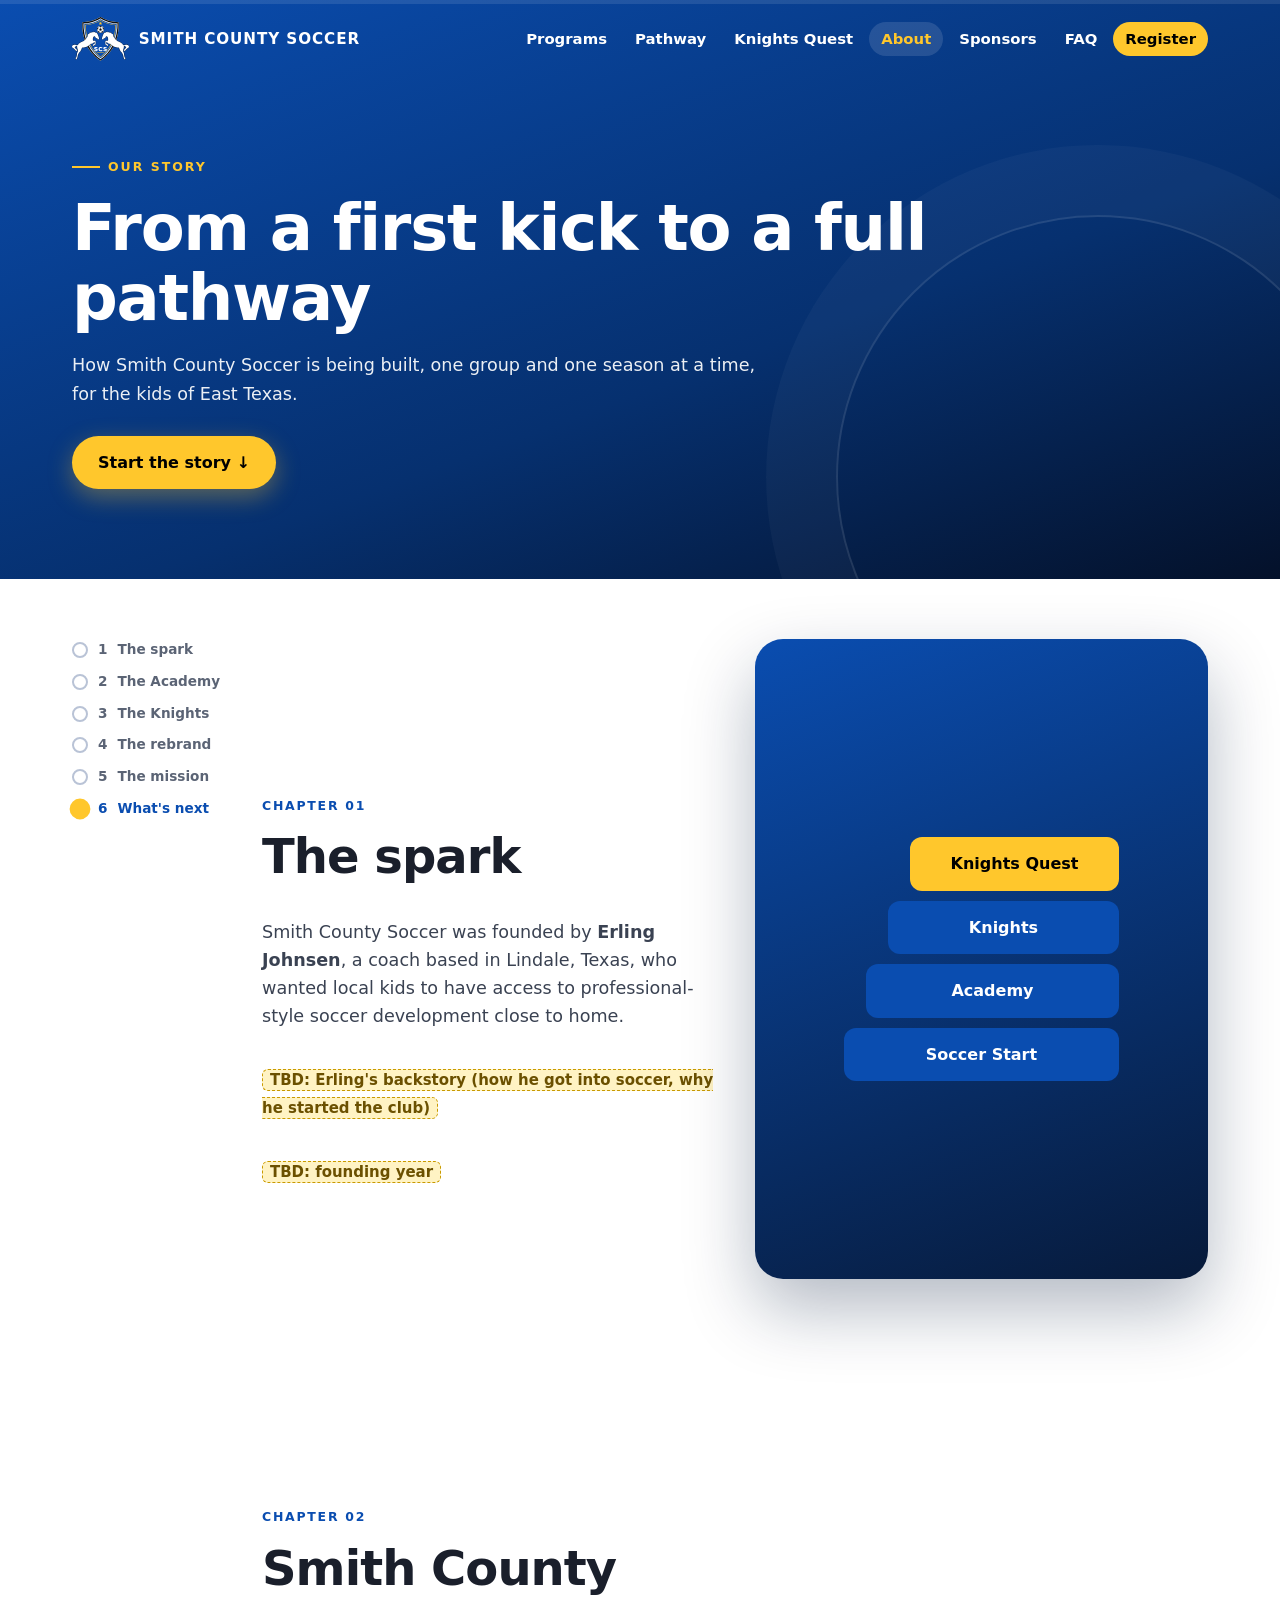
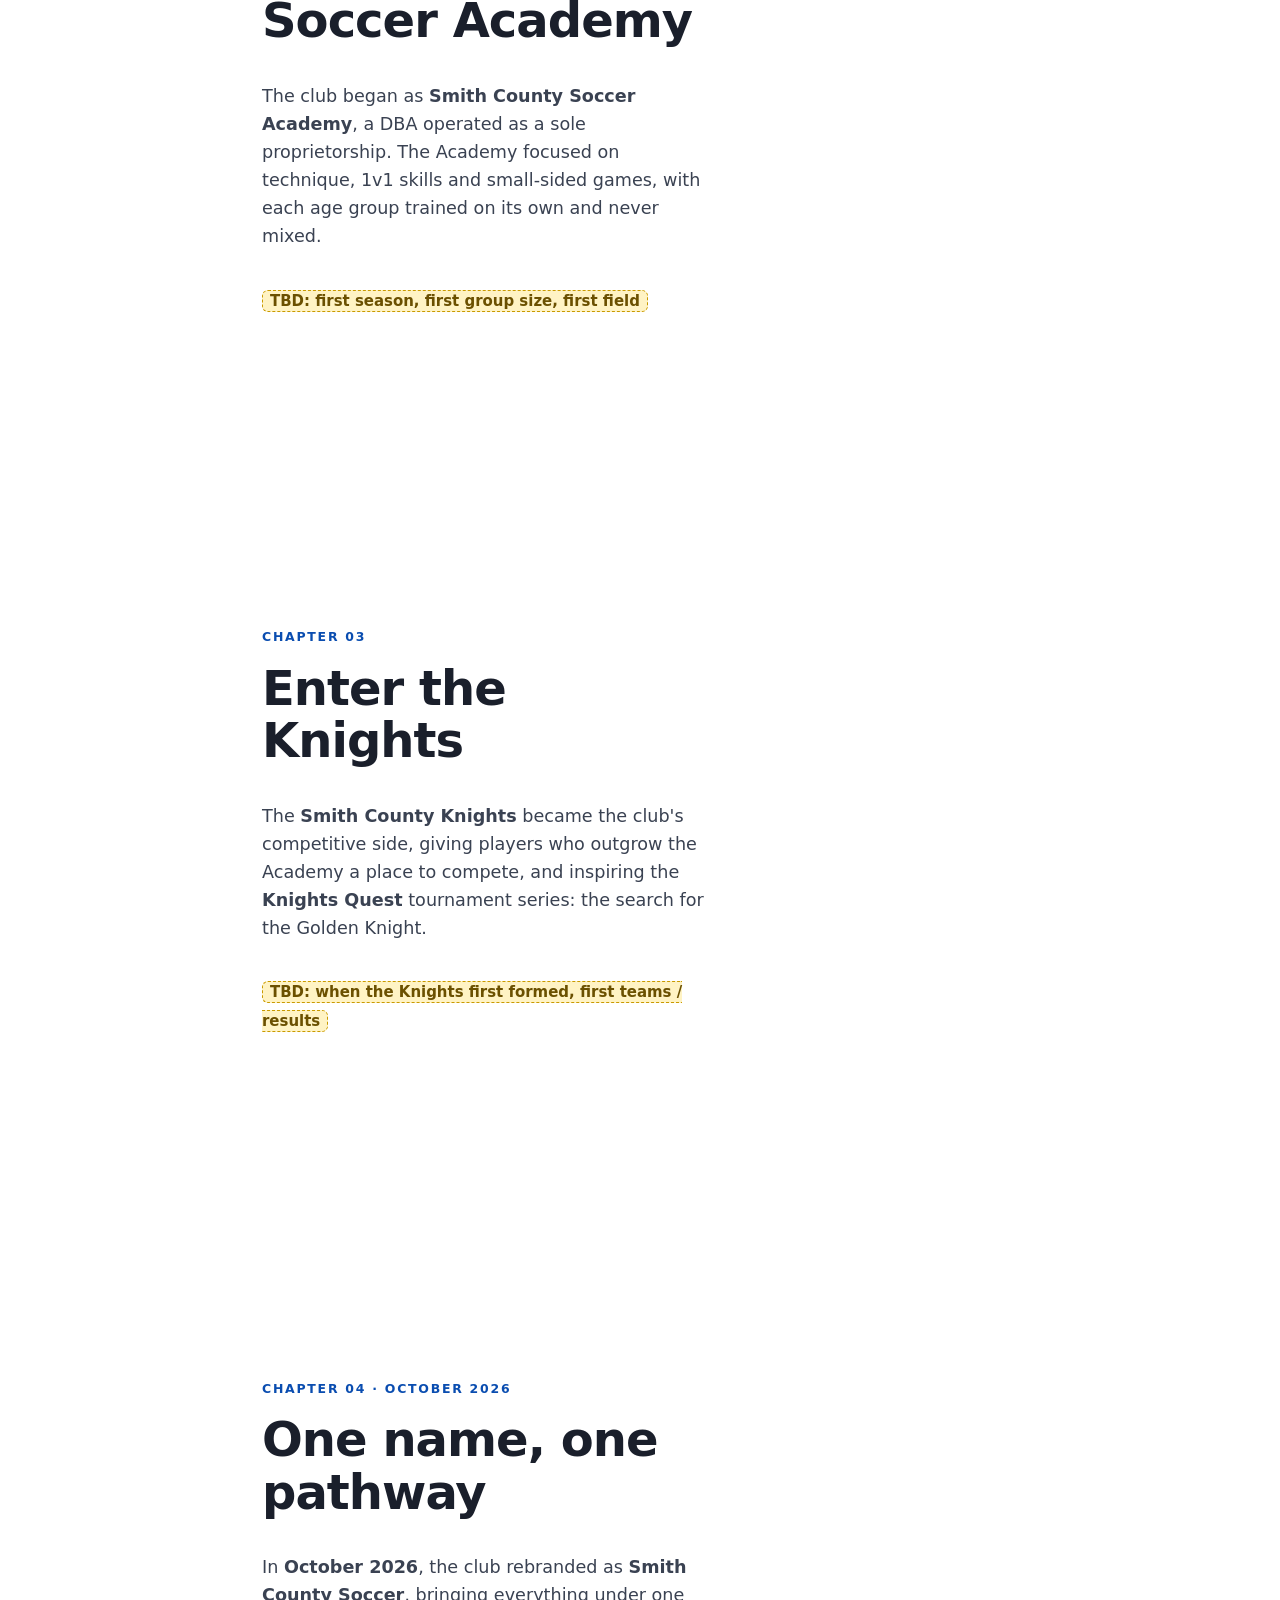
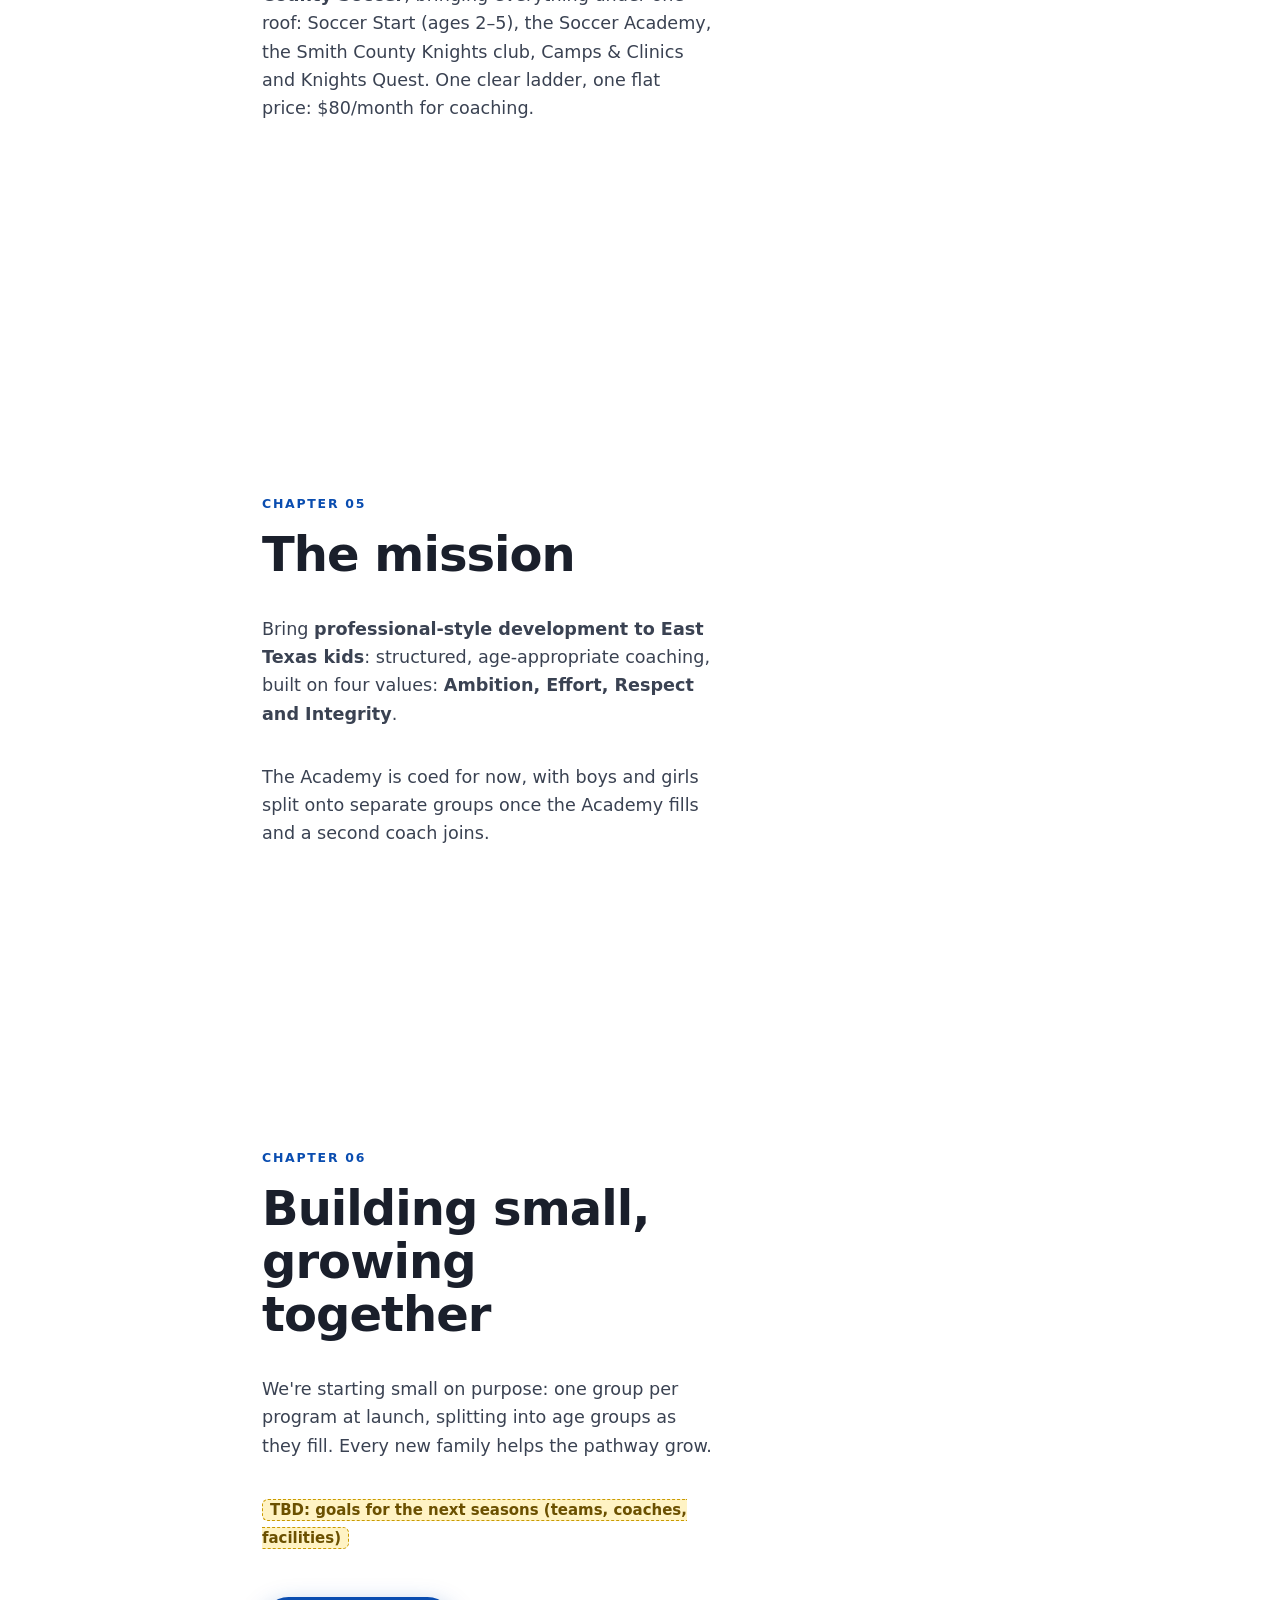
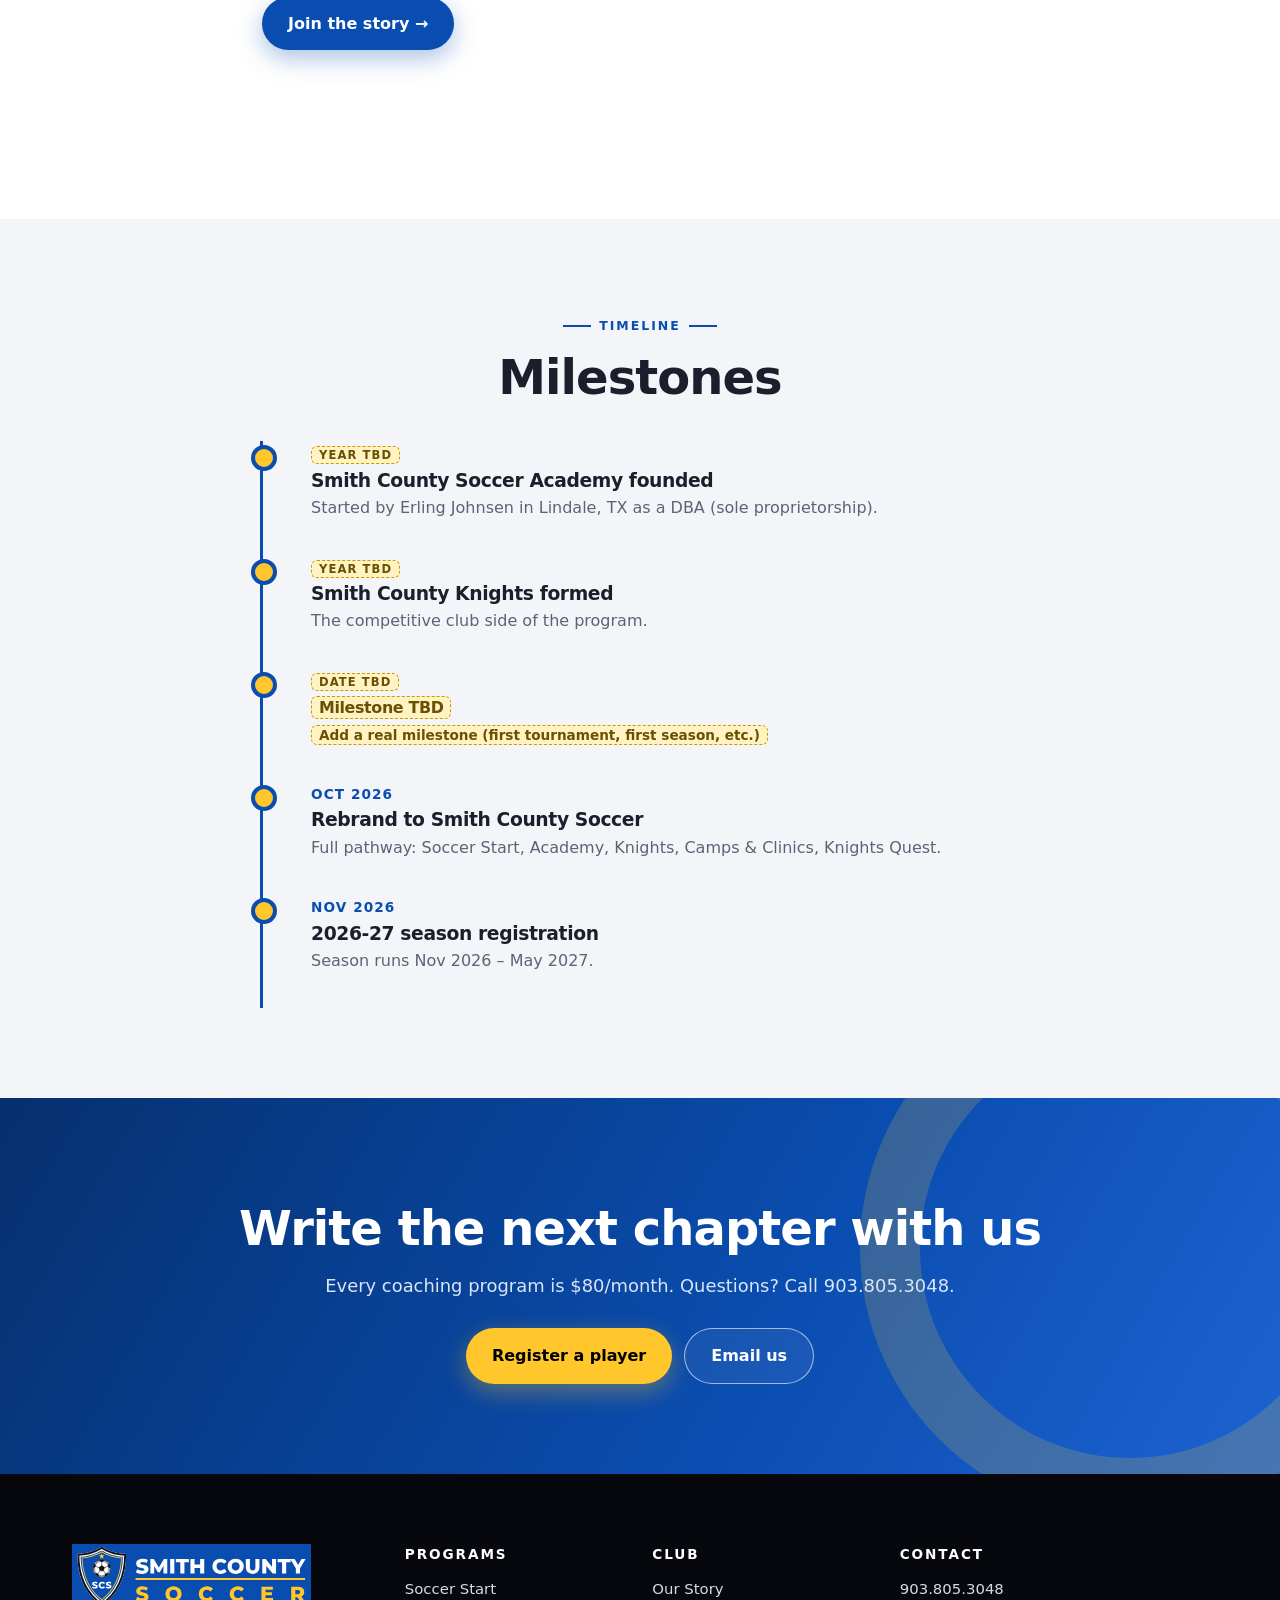
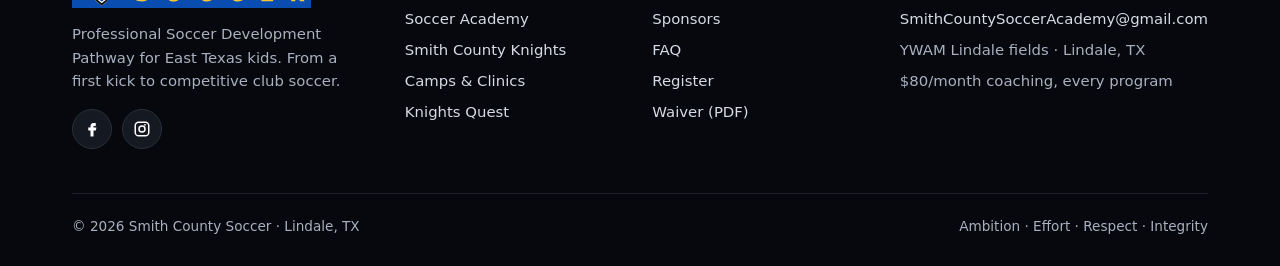
==== about.html @ 8282be6b "Smith County Soccer website" ====
<!doctype html><html lang="en" class="no-js"><head>
<meta charset="utf-8"><meta name="viewport" content="width=device-width,initial-scale=1">
<title>Our Story | Smith County Soccer | Lindale, TX</title>
<meta name="description" content="The story of Smith County Soccer: from Smith County Soccer Academy to a full development pathway for East Texas kids.">
<link rel="canonical" href="https://smithcountysoccer.com/about.html">
<meta property="og:title" content="Our Story | Smith County Soccer | Lindale, TX"><meta property="og:description" content="The story of Smith County Soccer: from Smith County Soccer Academy to a full development pathway for East Texas kids.">
<meta property="og:image" content="https://smithcountysoccer.com/assets/img/crest.svg"><meta name="theme-color" content="#0A4DB0">
<link rel="icon" href="assets/img/favicon.png"><link rel="stylesheet" href="assets/style.css">
</head><body>
<a class="skip" href="#main">Skip to content</a>
<header class="site"><div class="wrap nav">
 <a class="brand" href="index.html#top"><img src="assets/img/crest-reverse.svg" alt="" width="46" height="37"><span>SMITH COUNTY SOCCER</span></a>
 <button class="menu-btn" aria-expanded="false" aria-controls="menu">Menu</button>
 <ul id="menu"><li><a href="index.html#programs">Programs</a></li><li><a href="index.html#pathway">Pathway</a></li><li><a href="index.html#knights-quest">Knights Quest</a></li><li><a href="about.html" aria-current="page">About</a></li><li><a href="index.html#sponsors">Sponsors</a></li><li><a href="index.html#faq">FAQ</a></li><li><a class="navcta" href="register.html">Register</a></li></ul>
</div></header>
<div class="readbar" aria-hidden="true"><span></span></div>
<main id="main">
<section class="page-hero"><div class="wrap">
 <div class="eyebrow">Our story</div>
 <h1>From a first kick to a full pathway</h1>
 <p>How Smith County Soccer is being built, one group and one season at a time, for the kids of East Texas.</p>
 <div class="cta"><a class="btn" href="#ch1">Start the story &darr;</a></div>
</div></section>

<section class="story" aria-label="Our story in chapters"><div class="wrap story-grid">
 <nav class="prog-dots" aria-label="Story chapters">
  <a href="#ch1">1<span>The spark</span></a><a href="#ch2">2<span>The Academy</span></a><a href="#ch3">3<span>The Knights</span></a><a href="#ch4">4<span>The rebrand</span></a><a href="#ch5">5<span>The mission</span></a><a href="#ch6">6<span>What's next</span></a>
 </nav>
 <div class="chapters">
  <article class="chapter" id="ch1"><div class="ch-num">Chapter 01</div><h2>The spark</h2>
   <p>Smith County Soccer was founded by <strong>Erling Johnsen</strong>, a coach based in Lindale, Texas, who wanted local kids to have access to professional-style soccer development close to home.</p>
   <p class="ph"><span class="tbd">TBD: Erling's backstory (how he got into soccer, why he started the club)</span></p>
   <p><span class="tbd">TBD: founding year</span></p>
   <div class="mvis" aria-hidden="true"></div></article>
  <article class="chapter" id="ch2"><div class="ch-num">Chapter 02</div><h2>Smith County Soccer Academy</h2>
   <p>The club began as <strong>Smith County Soccer Academy</strong>, a DBA operated as a sole proprietorship. The Academy focused on technique, 1v1 skills and small-sided games, with each age group trained on its own and never mixed.</p>
   <p><span class="tbd">TBD: first season, first group size, first field</span></p></article>
  <article class="chapter" id="ch3"><div class="ch-num">Chapter 03</div><h2>Enter the Knights</h2>
   <p>The <strong>Smith County Knights</strong> became the club's competitive side, giving players who outgrow the Academy a place to compete, and inspiring the <strong>Knights Quest</strong> tournament series: the search for the Golden Knight.</p>
   <p><span class="tbd">TBD: when the Knights first formed, first teams / results</span></p></article>
  <article class="chapter" id="ch4"><div class="ch-num">Chapter 04 &middot; October 2026</div><h2>One name, one pathway</h2>
   <p>In <strong>October 2026</strong>, the club rebranded as <strong>Smith County Soccer</strong>, bringing everything under one roof: Soccer Start (ages 2&ndash;5), the Soccer Academy, the Smith County Knights club, Camps &amp; Clinics and Knights Quest. One clear ladder, one flat price: $80/month for coaching.</p></article>
  <article class="chapter" id="ch5"><div class="ch-num">Chapter 05</div><h2>The mission</h2>
   <p>Bring <strong>professional-style development to East Texas kids</strong>: structured, age-appropriate coaching, built on four values: <strong>Ambition, Effort, Respect and Integrity</strong>.</p>
   <p>The Academy is coed for now, with boys and girls split onto separate groups once the Academy fills and a second coach joins.</p></article>
  <article class="chapter" id="ch6"><div class="ch-num">Chapter 06</div><h2>Building small, growing together</h2>
   <p>We're starting small on purpose: one group per program at launch, splitting into age groups as they fill. Every new family helps the pathway grow.</p>
   <p><span class="tbd">TBD: goals for the next seasons (teams, coaches, facilities)</span></p>
   <div class="cta"><a class="btn blue" href="register.html">Join the story &rarr;</a></div></article>
 </div>
 <div class="stage" aria-hidden="true">
  <div class="stage-inner">
   <div class="svis on"><div class="photo-ph big"><span class="tbd">PHOTO PLACEHOLDER: Erling coaching / early days</span></div></div>
   <div class="svis"><img src="assets/img/icon.svg" alt=""><b>Smith County Soccer Academy</b><small>DBA &middot; sole proprietorship</small></div>
   <div class="svis dk"><img src="assets/img/knights.svg" alt=""><b>Smith County Knights</b><small>The competitive side</small></div>
   <div class="svis"><img src="assets/img/crest.svg" alt=""><b>Smith County Soccer</b><small>Rebranded Oct 2026</small></div>
   <div class="svis vals"><span>Ambition</span><span>Effort</span><span>Respect</span><span>Integrity</span></div>
   <div class="svis"><div class="ladder-v"><i>Soccer Start</i><i>Academy</i><i>Knights</i><i>Knights Quest</i></div></div>
  </div>
 </div>
</div></section>

<section class="alt" id="timeline"><div class="wrap">
 <div class="sec-head center reveal"><div class="eyebrow blue">Timeline</div><h2>Milestones</h2></div>
 <ol class="timeline">
  <li class="reveal"><time><span class="tbd">Year TBD</span></time><h3>Smith County Soccer Academy founded</h3><p>Started by Erling Johnsen in Lindale, TX as a DBA (sole proprietorship).</p></li>
  <li class="reveal"><time><span class="tbd">Year TBD</span></time><h3>Smith County Knights formed</h3><p>The competitive club side of the program.</p></li>
  <li class="reveal"><time><span class="tbd">Date TBD</span></time><h3><span class="tbd">Milestone TBD</span></h3><p><span class="tbd">Add a real milestone (first tournament, first season, etc.)</span></p></li>
  <li class="reveal"><time>Oct 2026</time><h3>Rebrand to Smith County Soccer</h3><p>Full pathway: Soccer Start, Academy, Knights, Camps &amp; Clinics, Knights Quest.</p></li>
  <li class="reveal"><time>Nov 2026</time><h3>2026-27 season registration</h3><p>Season runs Nov 2026 &ndash; May 2027.</p></li>
 </ol>
</div></section>

<section class="bigcta"><div class="wrap" style="text-align:center">
 <h2 class="reveal">Write the next chapter with us</h2><p class="lede reveal" style="margin:0 auto">Every coaching program is $80/month. Questions? Call 903.805.3048.</p>
 <div class="cta reveal" style="justify-content:center"><a class="btn" href="register.html">Register a player</a><a class="btn alt" href="mailto:SmithCountySoccerAcademy@gmail.com">Email us</a></div>
</div></section>
</main>

<footer class="site"><div class="wrap">
 <div class="fgrid">
  <div><img class="logo" src="assets/img/wordmark-reverse.svg" alt="Smith County Soccer"><p>Professional Soccer Development Pathway for East Texas kids. From a first kick to competitive club soccer.</p>
   <div class="social"><a href="https://www.facebook.com/smithcountysoccer" aria-label="Facebook"><svg viewBox="0 0 24 24" aria-hidden="true"><path d="M14 8h3V4h-3c-2.8 0-4 1.8-4 4.3V10H7v4h3v8h4v-8h3l1-4h-4V8.6c0-.4.3-.6.6-.6z"/></svg></a><a href="https://www.instagram.com/smithcountysocceracademy" aria-label="Instagram"><svg viewBox="0 0 24 24" aria-hidden="true"><path d="M12 7a5 5 0 100 10 5 5 0 000-10zm0 8a3 3 0 110-6 3 3 0 010 6zm5.2-8.6a1.2 1.2 0 11-2.4 0 1.2 1.2 0 012.4 0zM16.5 2h-9A5.5 5.5 0 002 7.5v9A5.5 5.5 0 007.5 22h9a5.5 5.5 0 005.5-5.5v-9A5.5 5.5 0 0016.5 2zm3.5 14.5a3.5 3.5 0 01-3.5 3.5h-9A3.5 3.5 0 014 16.5v-9A3.5 3.5 0 017.5 4h9A3.5 3.5 0 0120 7.5z"/></svg></a></div></div>
  <div><h4>Programs</h4><ul><li><a href="index.html#programs">Soccer Start</a></li><li><a href="index.html#programs">Soccer Academy</a></li><li><a href="index.html#programs">Smith County Knights</a></li><li><a href="index.html#camps">Camps &amp; Clinics</a></li><li><a href="index.html#knights-quest">Knights Quest</a></li></ul></div>
  <div><h4>Club</h4><ul><li><a href="about.html">Our Story</a></li><li><a href="index.html#sponsors">Sponsors</a></li><li><a href="index.html#faq">FAQ</a></li><li><a href="register.html">Register</a></li><li><a href="assets/docs/Waiver_and_Medical_Release.pdf">Waiver (PDF)</a></li></ul></div>
  <div><h4>Contact</h4><ul><li><a href="tel:+19038053048">903.805.3048</a></li><li><a href="mailto:SmithCountySoccerAcademy@gmail.com">SmithCountySoccerAcademy@gmail.com</a></li><li>YWAM Lindale fields &middot; Lindale, TX</li><li>$80/month coaching, every program</li></ul></div>
 </div>
 <div class="fbottom"><span>&copy; <span data-year>2026</span> Smith County Soccer &middot; Lindale, TX</span><span>Ambition &middot; Effort &middot; Respect &middot; Integrity</span></div>
</div></footer>
<script src="assets/js/site.js" defer></script>
</body></html>
---- assets/style.css ----
/* Smith County Soccer v3 */
:root{--blue:#0A4DB0;--blue2:#06306f;--navy:#071a3a;--black:#0b0d12;--white:#fff;--yellow:#FFC72C;--gray:#f3f5f9;--ink:#1a1f2b;--muted:#5b6475;--r:18px;--shadow:0 10px 30px rgba(7,26,58,.12)}
*{box-sizing:border-box}html{scroll-behavior:smooth;scroll-padding-top:80px}
body{margin:0;font-family:"Inter",system-ui,-apple-system,"Segoe UI",Roboto,Arial,sans-serif;color:var(--ink);line-height:1.6;background:#fff;-webkit-font-smoothing:antialiased}
img{max-width:100%;display:block}a{color:var(--blue)}
.wrap{max-width:1180px;margin:0 auto;padding:0 22px}
.skip{position:absolute;left:-999px;top:8px;z-index:100;background:var(--yellow);color:#000;padding:8px 14px;border-radius:8px}.skip:focus{left:8px}
:focus-visible{outline:3px solid var(--yellow);outline-offset:3px}
.tbd{background:#fff3c4;border:1px dashed #c99a00;padding:1px 7px;border-radius:6px;font-weight:700;font-size:.85em;color:#6b5000;white-space:normal}
/* nav */
header.site{position:fixed;top:0;left:0;right:0;z-index:50;transition:background .3s,box-shadow .3s,backdrop-filter .3s}
header.site .nav{display:flex;align-items:center;justify-content:space-between;height:78px;transition:height .3s}
header.site.scrolled,header.site.solid{background:rgba(8,14,28,.72);backdrop-filter:blur(14px) saturate(1.4);-webkit-backdrop-filter:blur(14px) saturate(1.4);box-shadow:0 6px 24px rgba(0,0,0,.25)}
header.site.scrolled .nav{height:60px}
.brand{display:flex;align-items:center;gap:10px;color:#fff;text-decoration:none;font-weight:900;letter-spacing:.06em;font-size:.95rem}
.brand img{height:46px;width:auto;transition:height .3s}header.site.scrolled .brand img{height:36px}
.nav ul{list-style:none;margin:0;padding:0;display:none;gap:4px;align-items:center}
.nav ul a{color:#fff;text-decoration:none;font-weight:600;font-size:.93rem;padding:8px 12px;border-radius:999px;transition:background .2s,color .2s}
.nav ul a:hover,.nav ul a[aria-current]{background:rgba(255,255,255,.12);color:var(--yellow)}
.nav ul a.navcta{background:var(--yellow);color:#000;font-weight:800}.nav ul a.navcta:hover{background:#fff;color:#000}
.menu-btn{background:rgba(255,255,255,.08);border:1.5px solid var(--yellow);color:var(--yellow);border-radius:10px;padding:7px 14px;font-weight:800;font:inherit;cursor:pointer}
.nav ul.open{display:flex;flex-direction:column;align-items:stretch;position:absolute;top:100%;left:0;right:0;background:rgba(8,14,28,.96);padding:14px 22px 22px}
.btn{display:inline-flex;align-items:center;gap:8px;background:var(--yellow);color:#000;font-weight:800;padding:14px 26px;border-radius:999px;text-decoration:none;border:0;cursor:pointer;font:inherit;font-weight:800;box-shadow:0 8px 24px rgba(255,199,44,.35);transition:transform .2s,box-shadow .2s}
.btn:hover{transform:translateY(-2px);box-shadow:0 12px 30px rgba(255,199,44,.5)}
.btn.alt{background:rgba(255,255,255,.06);color:#fff;border:1.5px solid rgba(255,255,255,.6);box-shadow:none}.btn.alt:hover{background:#fff;color:#000}
.btn.blue{background:var(--blue);color:#fff;box-shadow:0 8px 24px rgba(10,77,176,.35)}
/* hero parallax */
.hero{position:relative;min-height:100vh;min-height:100svh;display:flex;align-items:center;color:#fff;overflow:hidden;background:var(--navy);isolation:isolate}
.layer{position:absolute;inset:-12% 0;will-change:transform;pointer-events:none}
.l-sky{background:radial-gradient(1200px 600px at 75% 10%,#1d63d1 0%,transparent 60%),radial-gradient(900px 500px at 10% 90%,#0a2c66 0%,transparent 60%),linear-gradient(170deg,#0A4DB0 0%,#06306f 55%,#04112a 100%)}
.l-lines{opacity:.18;background:url("data:image/svg+xml,%3Csvg xmlns='http://www.w3.org/2000/svg' viewBox='0 0 1200 800' preserveAspectRatio='none'%3E%3Cg fill='none' stroke='white' stroke-width='3'%3E%3Crect x='60' y='60' width='1080' height='680'/%3E%3Cline x1='600' y1='60' x2='600' y2='740'/%3E%3Ccircle cx='600' cy='400' r='110'/%3E%3Crect x='60' y='230' width='170' height='340'/%3E%3Crect x='970' y='230' width='170' height='340'/%3E%3Crect x='60' y='320' width='60' height='160'/%3E%3Crect x='1080' y='320' width='60' height='160'/%3E%3C/g%3E%3C/svg%3E") center/cover no-repeat;transform-origin:center;mask-image:linear-gradient(to bottom,transparent,#000 30%,#000 80%,transparent)}
.l-glow{background:radial-gradient(500px 500px at 80% 60%,rgba(255,199,44,.22),transparent 65%)}
.l-crest{display:flex;justify-content:flex-end;align-items:center;padding-right:4vw;opacity:.13;inset:0}
.l-crest img{width:min(70vw,720px)}
.l-stripes{inset:auto 0 -2px 0;height:140px;background:linear-gradient(to top,#fff 0 18%,transparent 18%),repeating-linear-gradient(100deg,transparent 0 60px,rgba(255,255,255,.035) 60px 120px)}
.hero .content{position:relative;z-index:2;padding-top:130px;padding-bottom:120px;display:grid;gap:40px;align-items:center}
.eyebrow{display:inline-flex;align-items:center;gap:8px;color:var(--yellow);font-weight:800;text-transform:uppercase;letter-spacing:.16em;font-size:.78rem}
.eyebrow::before{content:"";width:28px;height:2px;background:currentColor}
h1,h2,h3{line-height:1.1;letter-spacing:-.02em}
.hero h1{font-size:clamp(2.5rem,7.5vw,5.2rem);margin:.25em 0 .3em;font-weight:900}
.hero h1 .hl{background:linear-gradient(90deg,var(--yellow),#ffe28a);-webkit-background-clip:text;background-clip:text;color:transparent}
.hero p.sub{font-size:clamp(1.05rem,2vw,1.25rem);max-width:600px;opacity:.92}
.cta{display:flex;flex-wrap:wrap;gap:12px;margin-top:28px}
.hero-badge{display:grid;place-items:center}
.hero-badge img{width:min(78vw,380px);filter:drop-shadow(0 30px 60px rgba(0,0,0,.45))}
.chips{display:flex;flex-wrap:wrap;gap:8px;margin-top:26px}
.chip{border:1px solid rgba(255,255,255,.25);background:rgba(255,255,255,.07);backdrop-filter:blur(6px);border-radius:999px;padding:6px 14px;font-size:.85rem;font-weight:600}
.scroll-cue{position:absolute;bottom:150px;left:50%;transform:translateX(-50%);z-index:3;width:26px;height:42px;border:2px solid rgba(255,255,255,.6);border-radius:14px}
.scroll-cue::after{content:"";position:absolute;left:50%;top:8px;width:4px;height:8px;margin-left:-2px;border-radius:2px;background:var(--yellow);animation:cue 1.6s infinite}
@keyframes cue{0%{opacity:0;transform:translateY(0)}40%{opacity:1}100%{opacity:0;transform:translateY(14px)}}
/* sections */
section{padding:90px 0;position:relative}section.alt{background:var(--gray)}section.dark{background:var(--black);color:#fff}
h2{font-size:clamp(1.9rem,4.5vw,3rem);margin:.3em 0 .35em;font-weight:900}
.lede{max-width:740px;font-size:1.12rem;color:var(--muted)}.dark .lede{color:#c4cad6}
.sec-head{margin-bottom:38px}.sec-head.center{text-align:center}.sec-head.center .lede{margin:0 auto}.sec-head.center .eyebrow::after{content:"";width:28px;height:2px;background:currentColor}
.eyebrow.blue{color:var(--blue)}
/* pathway */
.pathway{display:grid;gap:18px;position:relative;counter-reset:s}
.pstep{position:relative;background:#fff;border-radius:var(--r);padding:28px 24px;box-shadow:var(--shadow);border:1px solid #e6eaf2;overflow:hidden}
.pstep .num{font-size:3.4rem;font-weight:900;line-height:1;color:transparent;-webkit-text-stroke:2px var(--blue);opacity:.35;position:absolute;right:18px;top:12px}
.pstep img{height:64px;width:auto;margin-bottom:14px}
.pstep h3{margin:.1em 0 .3em;font-size:1.35rem}.pstep p{margin:0;color:var(--muted)}
.pstep .age{display:inline-block;margin-bottom:10px;font-size:.75rem;font-weight:800;letter-spacing:.1em;text-transform:uppercase;background:#eaf1fd;color:var(--blue);padding:4px 10px;border-radius:999px}
.pstep.gold{background:linear-gradient(160deg,#111 0%,#1b1f2a 100%);color:#fff;border-color:#222}.pstep.gold p{color:#c9ced8}.pstep.gold .age{background:rgba(255,199,44,.15);color:var(--yellow)}.pstep.gold .num{-webkit-text-stroke-color:var(--yellow)}
.arrow{display:none}
/* cards */
.cards{display:grid;gap:22px;margin-top:24px}
.card{background:#fff;border-radius:var(--r);padding:26px;box-shadow:var(--shadow);border:1px solid #e6eaf2;position:relative}
.card h3{margin:.1em 0 .3em}.card .logo{height:70px;width:auto;margin-bottom:10px}
.pcard{overflow:hidden;transition:transform .35s cubic-bezier(.2,.8,.2,1),box-shadow .35s;border-top:6px solid var(--blue)}
.pcard::before{content:"";position:absolute;inset:0;background:linear-gradient(160deg,rgba(10,77,176,.07),transparent 50%);opacity:0;transition:opacity .35s}
.pcard:hover{transform:translateY(-8px);box-shadow:0 24px 50px rgba(7,26,58,.2)}.pcard:hover::before{opacity:1}
.pcard .logo{transition:transform .35s}.pcard:hover .logo{transform:scale(1.08) rotate(-3deg)}
.card.knights{border-top-color:var(--yellow)}
.price{font-size:2rem;font-weight:900;color:var(--blue);letter-spacing:-.02em}.price small{font-size:.9rem;color:var(--muted);font-weight:600}
.mini{display:grid;gap:22px;margin-top:22px}
.mcard{background:#fff;border-radius:var(--r);padding:24px;border:1px solid #e6eaf2;box-shadow:var(--shadow);transition:transform .3s}.mcard:hover{transform:translateY(-5px)}
.mcard .ico{width:48px;height:48px;border-radius:14px;display:grid;place-items:center;background:var(--blue);color:#fff;font-size:1.4rem;margin-bottom:12px}
table{width:100%;border-collapse:collapse;margin:10px 0}td,th{padding:9px 6px;border-bottom:1px solid #e3e6ee;text-align:left;font-size:.95rem}
th{color:var(--muted);font-weight:700;font-size:.76rem;text-transform:uppercase;letter-spacing:.07em}
.dark table td,.dark table th{border-color:#2a2f3a;color:#e6e9ef}
.pricebar{margin-top:40px;display:grid;gap:18px;align-items:center;background:linear-gradient(120deg,var(--blue),var(--blue2));color:#fff;border-radius:24px;padding:30px;box-shadow:0 20px 50px rgba(10,77,176,.35)}
.pricebar .big{font-size:clamp(2.6rem,6vw,4rem);font-weight:900;line-height:1}.pricebar .big small{font-size:1rem;opacity:.8}
/* knights quest */
.kq{background:radial-gradient(800px 400px at 85% 0%,rgba(255,199,44,.12),transparent 60%),var(--black)}
.formats{display:grid;grid-template-columns:repeat(3,1fr);gap:12px;margin:26px 0}
.fmt{background:#151922;border:1px solid #2a2f3a;border-radius:14px;padding:18px 10px;text-align:center;transition:border-color .3s,transform .3s}.fmt:hover{border-color:var(--yellow);transform:translateY(-4px)}
.fmt .n{font-size:1.9rem;font-weight:900;color:var(--yellow)}.fmt small{color:#9aa3b2}
.knight-titles{display:grid;gap:14px;margin-top:20px}
.kt{border-radius:14px;padding:20px;background:#151922;border-left:6px solid}.kt h4{margin:0 0 6px;font-size:1.1rem}.kt p{margin:0;color:#c4cad6}
.kt.g{border-color:var(--yellow)}.kt.w{border-color:#fff}.kt.b{border-color:#555}
.split{display:grid;gap:34px;align-items:start}
/* testimonials */
.quotes{display:grid;gap:22px}
.quote{background:#fff;border-radius:var(--r);padding:28px;box-shadow:var(--shadow);border:1px dashed #c99a00;position:relative}
.quote::before{content:"\201C";position:absolute;top:-10px;left:20px;font-size:5rem;line-height:1;color:var(--yellow);font-family:Georgia,serif}
.quote p{font-size:1.05rem;margin:.6em 0 1em}.quote .who{font-weight:800;font-size:.9rem;color:var(--muted)}
/* sponsors carousel */
.sponsors{background:linear-gradient(180deg,#fff,#f3f5f9)}
.carousel{position:relative;margin-top:10px}
.viewport{overflow:hidden;mask-image:linear-gradient(90deg,transparent,#000 8%,#000 92%,transparent);-webkit-mask-image:linear-gradient(90deg,transparent,#000 8%,#000 92%,transparent);touch-action:pan-y}
.track{display:flex;gap:20px;will-change:transform}
.slot{flex:0 0 220px;height:120px;border:2px dashed #b9c3d6;border-radius:16px;background:#fff;display:grid;place-items:center;text-align:center;color:#7c879b;font-weight:800;letter-spacing:.04em;font-size:.9rem;user-select:none;transition:border-color .3s,color .3s,transform .3s}
.slot:hover{border-color:var(--blue);color:var(--blue);transform:scale(1.03)}
.slot span{display:block;font-size:.7rem;font-weight:600;letter-spacing:.12em;text-transform:uppercase;margin-top:4px;opacity:.75}
.cbtn{position:absolute;top:50%;transform:translateY(-50%);z-index:2;width:44px;height:44px;border-radius:50%;border:0;background:var(--black);color:#fff;font-size:1.2rem;cursor:pointer;box-shadow:var(--shadow)}
.cbtn:hover{background:var(--blue)}.cbtn.prev{left:-6px}.cbtn.next{right:-6px}
.sponsor-cta{margin-top:34px;text-align:center}
/* faq */
.faq{max-width:860px;margin:0 auto}
details{background:#fff;border-radius:14px;padding:0 22px;margin:12px 0;box-shadow:0 2px 10px rgba(7,26,58,.06);border:1px solid #e6eaf2;transition:box-shadow .3s}
details[open]{box-shadow:var(--shadow)}
summary{font-weight:800;cursor:pointer;list-style:none;padding:18px 34px 18px 0;position:relative}
summary::-webkit-details-marker{display:none}
summary::after{content:"+";position:absolute;right:0;top:50%;transform:translateY(-50%);width:28px;height:28px;border-radius:50%;background:#eaf1fd;color:var(--blue);display:grid;place-items:center;font-size:1.2rem;transition:transform .3s,background .3s}
details[open] summary::after{transform:translateY(-50%) rotate(45deg);background:var(--yellow);color:#000}
details>*:not(summary){margin-top:0}details>p{padding-bottom:16px;margin-bottom:0;color:var(--muted)}
/* final cta */
.bigcta{background:linear-gradient(120deg,#06306f,#0A4DB0 60%,#1d63d1);color:#fff;overflow:hidden}
.bigcta::after{content:"";position:absolute;right:-120px;top:-120px;width:420px;height:420px;border-radius:50%;border:60px solid rgba(255,199,44,.18)}
.bigcta .lede{color:#dbe5f7}
/* forms */
form{display:grid;gap:12px;background:#fff;padding:26px;border-radius:var(--r);box-shadow:var(--shadow);border:1px solid #e6eaf2}
label{font-weight:600;font-size:.92rem}
input,select,textarea{width:100%;padding:12px 13px;border:1.5px solid #cfd6e3;border-radius:12px;font:inherit;background:#fff;transition:border-color .2s,box-shadow .2s}
input:focus,select:focus,textarea:focus{outline:0;border-color:var(--blue);box-shadow:0 0 0 4px rgba(10,77,176,.15)}
.contact-list{list-style:none;padding:0;margin:20px 0}.contact-list li{display:flex;gap:12px;align-items:center;margin:10px 0;font-weight:600}
.contact-list .ico{width:40px;height:40px;border-radius:12px;background:var(--yellow);display:grid;place-items:center;flex:none}
.contact-list a{color:inherit}
/* footer */
footer.site{background:#06080d;color:#a9b1c0;padding:70px 0 28px;font-size:.93rem}
.fgrid{display:grid;gap:34px}footer.site h4{color:#fff;margin:0 0 12px;font-size:.85rem;letter-spacing:.14em;text-transform:uppercase}
footer.site ul{list-style:none;margin:0;padding:0}footer.site li{margin:7px 0}footer.site a{color:#d6dbe5;text-decoration:none}footer.site a:hover{color:var(--yellow)}
footer.site .logo{height:64px;width:auto;margin-bottom:14px}
.social{display:flex;gap:10px;margin-top:14px}.social a{width:40px;height:40px;border-radius:50%;display:grid;place-items:center;background:#151922;border:1px solid #2a2f3a}.social a:hover{background:var(--blue)}
.social svg{width:18px;height:18px;fill:#fff}
.fbottom{border-top:1px solid #1c212b;margin-top:44px;padding-top:22px;display:flex;flex-wrap:wrap;justify-content:space-between;gap:10px;font-size:.85rem}
/* reveal */
.reveal{opacity:0;transform:translateY(34px);transition:opacity .8s cubic-bezier(.2,.8,.2,1),transform .8s cubic-bezier(.2,.8,.2,1)}
.reveal.in{opacity:1;transform:none}
.reveal.d1{transition-delay:.1s}.reveal.d2{transition-delay:.2s}.reveal.d3{transition-delay:.3s}
.no-js .reveal{opacity:1;transform:none}
/* page hero (inner pages) */
.page-hero{position:relative;color:#fff;padding:150px 0 90px;overflow:hidden;background:linear-gradient(160deg,var(--blue) 0%,var(--blue2) 60%,#04112a 100%)}
.page-hero h1{font-size:clamp(2.3rem,6vw,4rem);margin:.25em 0;font-weight:900}.page-hero p{max-width:700px;opacity:.92;font-size:1.1rem}
.page-hero::after{content:"";position:absolute;right:-80px;bottom:-160px;width:520px;height:520px;border-radius:50%;border:2px solid rgba(255,255,255,.12);box-shadow:0 0 0 70px rgba(255,255,255,.03)}
/* responsive */
@media(min-width:700px){.formats{grid-template-columns:repeat(6,1fr)}.mini{grid-template-columns:repeat(2,1fr)}.quotes{grid-template-columns:repeat(3,1fr)}.fgrid{grid-template-columns:1.4fr 1fr 1fr 1.2fr}.pricebar{grid-template-columns:auto 1fr auto;padding:36px 44px}}
@media(min-width:900px){
 .menu-btn{display:none}.nav ul{display:flex!important;position:static;flex-direction:row;padding:0;background:none}
 .hero .content{grid-template-columns:1.35fr 1fr}
 .cards{grid-template-columns:repeat(3,1fr)}
 .pathway{grid-template-columns:1fr auto 1fr auto 1fr auto 1fr;align-items:stretch}
 .arrow{display:grid;place-items:center;color:var(--blue);font-size:1.6rem;font-weight:900}
 .knight-titles{grid-template-columns:repeat(3,1fr)}
 .split{grid-template-columns:1fr 1fr}
}
@media(prefers-reduced-motion:reduce){
 html{scroll-behavior:auto}*,*::before,*::after{animation:none!important;transition:none!important}
 .reveal{opacity:1;transform:none}.layer{transform:none!important}
}
.statgrid{display:grid;grid-template-columns:repeat(2,1fr);gap:16px;margin-top:-90px;position:relative;z-index:5}
.stat{background:#fff;border-radius:var(--r);padding:24px 18px;text-align:center;box-shadow:0 20px 50px rgba(7,26,58,.18);border:1px solid #e6eaf2}
.stat b{display:block;font-size:clamp(2rem,5vw,2.8rem);font-weight:900;color:var(--blue);line-height:1}.stat span{font-size:.85rem;color:var(--muted);font-weight:600}
@media(min-width:900px){.statgrid{grid-template-columns:repeat(4,1fr)}}
.photo-ph{aspect-ratio:4/3;border-radius:14px;border:2px dashed #c99a00;background:repeating-linear-gradient(45deg,#fff8dc 0 14px,#fff3c4 14px 28px);display:grid;place-items:center;text-align:center;padding:10px}
/* about storyline */
.readbar{position:fixed;top:0;left:0;right:0;height:4px;z-index:60;background:rgba(255,255,255,.1)}.readbar span{display:block;height:100%;background:var(--yellow);transform-origin:0 50%;transform:scaleX(0)}
.story{padding:60px 0}
.story-grid{display:grid;gap:20px}
.prog-dots{display:none}
.chapter{min-height:auto;padding:40px 0;border-bottom:1px solid #e6eaf2;opacity:.45;transition:opacity .5s}
.chapter.active{opacity:1}
.ch-num{font-weight:800;color:var(--blue);letter-spacing:.14em;text-transform:uppercase;font-size:.78rem}
.chapter p{font-size:1.1rem;color:#3a4252}
.stage{display:none}
.svis{position:absolute;inset:0;display:grid;place-items:center;align-content:center;gap:10px;text-align:center;opacity:0;transform:scale(.94) translateY(20px);transition:opacity .6s,transform .6s;padding:30px}
.svis.on{opacity:1;transform:none}
.svis img{width:55%;max-width:260px}.svis b{font-size:1.4rem;color:#fff}.svis small{color:#c4cad6}
.svis.dk{background:radial-gradient(circle at 50% 40%,rgba(255,199,44,.18),transparent 60%)}
.photo-ph.big{width:85%;aspect-ratio:4/3}
.vals{grid-template-columns:1fr 1fr;gap:14px}.vals span{background:rgba(255,255,255,.08);border:1px solid rgba(255,255,255,.2);border-radius:14px;padding:22px 10px;font-weight:900;color:var(--yellow);font-size:1.1rem}
.ladder-v{display:flex;flex-direction:column-reverse;gap:10px;width:70%}.ladder-v i{font-style:normal;font-weight:800;color:#fff;background:var(--blue);border-radius:12px;padding:14px}.ladder-v i:nth-child(2){margin-left:8%}.ladder-v i:nth-child(3){margin-left:16%}.ladder-v i:nth-child(4){margin-left:24%;background:var(--yellow);color:#000}
@media(min-width:900px){
 .story-grid{grid-template-columns:150px 1fr 1fr;gap:40px;align-items:start}
 .prog-dots{display:flex;flex-direction:column;gap:10px;position:sticky;top:120px}
 .prog-dots a{display:flex;align-items:center;gap:10px;text-decoration:none;color:var(--muted);font-weight:800;font-size:.85rem}
 .prog-dots a::before{content:"";width:12px;height:12px;border-radius:50%;border:2px solid #b9c3d6;transition:all .3s;flex:none}
 .prog-dots a span{font-weight:600}
 .prog-dots a.on{color:var(--blue)}.prog-dots a.on::before{background:var(--yellow);border-color:var(--yellow);transform:scale(1.3)}
 .chapter{min-height:80vh;display:flex;flex-direction:column;justify-content:center;border:0}
 .stage{display:block;position:sticky;top:100px;height:calc(100vh - 140px);max-height:640px}
 .stage-inner{position:relative;height:100%;border-radius:28px;overflow:hidden;background:linear-gradient(160deg,var(--blue),var(--navy));box-shadow:0 30px 70px rgba(7,26,58,.3)}
}
@media(max-width:899px){.chapter{opacity:1}}
.timeline{list-style:none;margin:0 auto;padding:0 0 0 28px;max-width:760px;border-left:3px solid var(--blue)}
.timeline li{position:relative;padding:0 0 34px 20px}
.timeline li::before{content:"";position:absolute;left:-40px;top:4px;width:18px;height:18px;border-radius:50%;background:var(--yellow);border:4px solid var(--blue)}
.timeline time{font-weight:800;color:var(--blue);font-size:.85rem;letter-spacing:.08em;text-transform:uppercase}.timeline h3{margin:.2em 0}.timeline p{margin:0;color:var(--muted)}
.bigcta .wrap{position:relative;z-index:1}
@media(max-width:899px){.scroll-cue{display:none}.hero .content{padding-top:110px;padding-bottom:150px}}
@media(max-width:420px){.brand{font-size:.78rem;letter-spacing:.03em}.brand img{height:38px}}
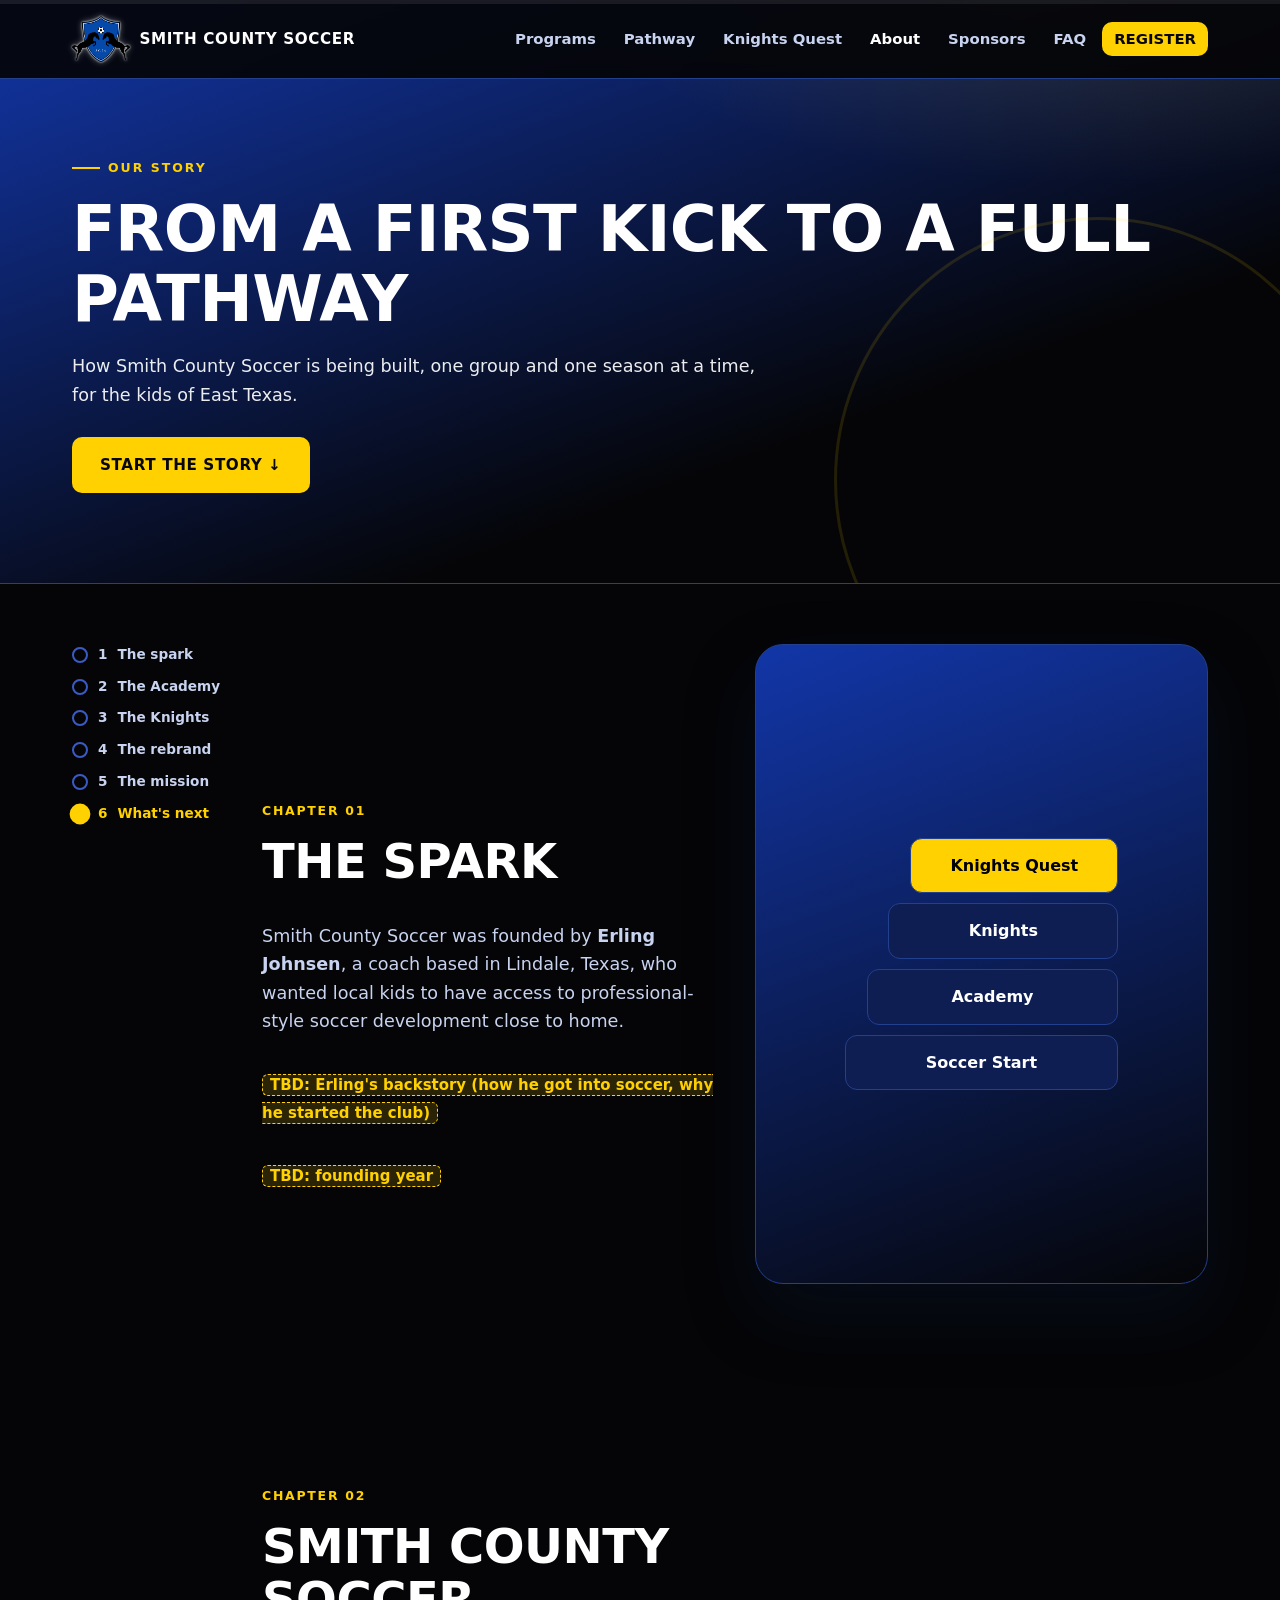
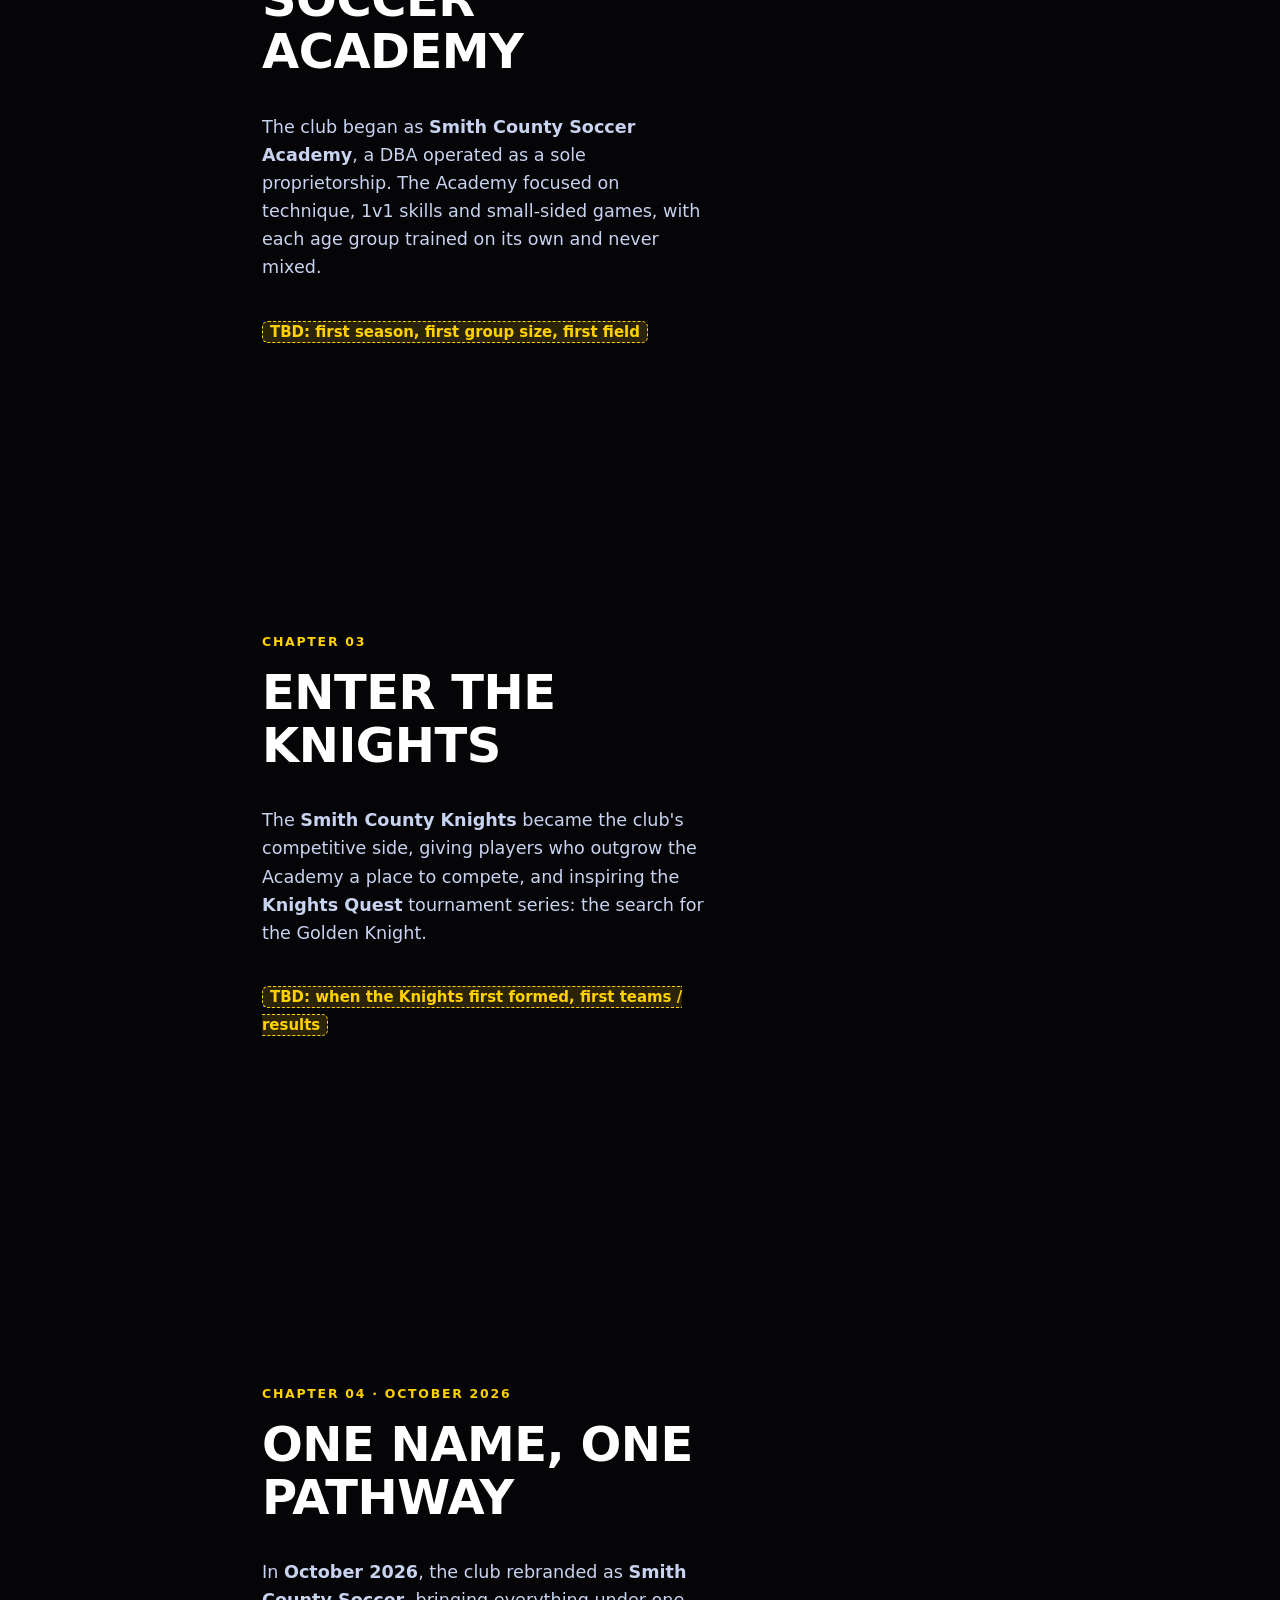
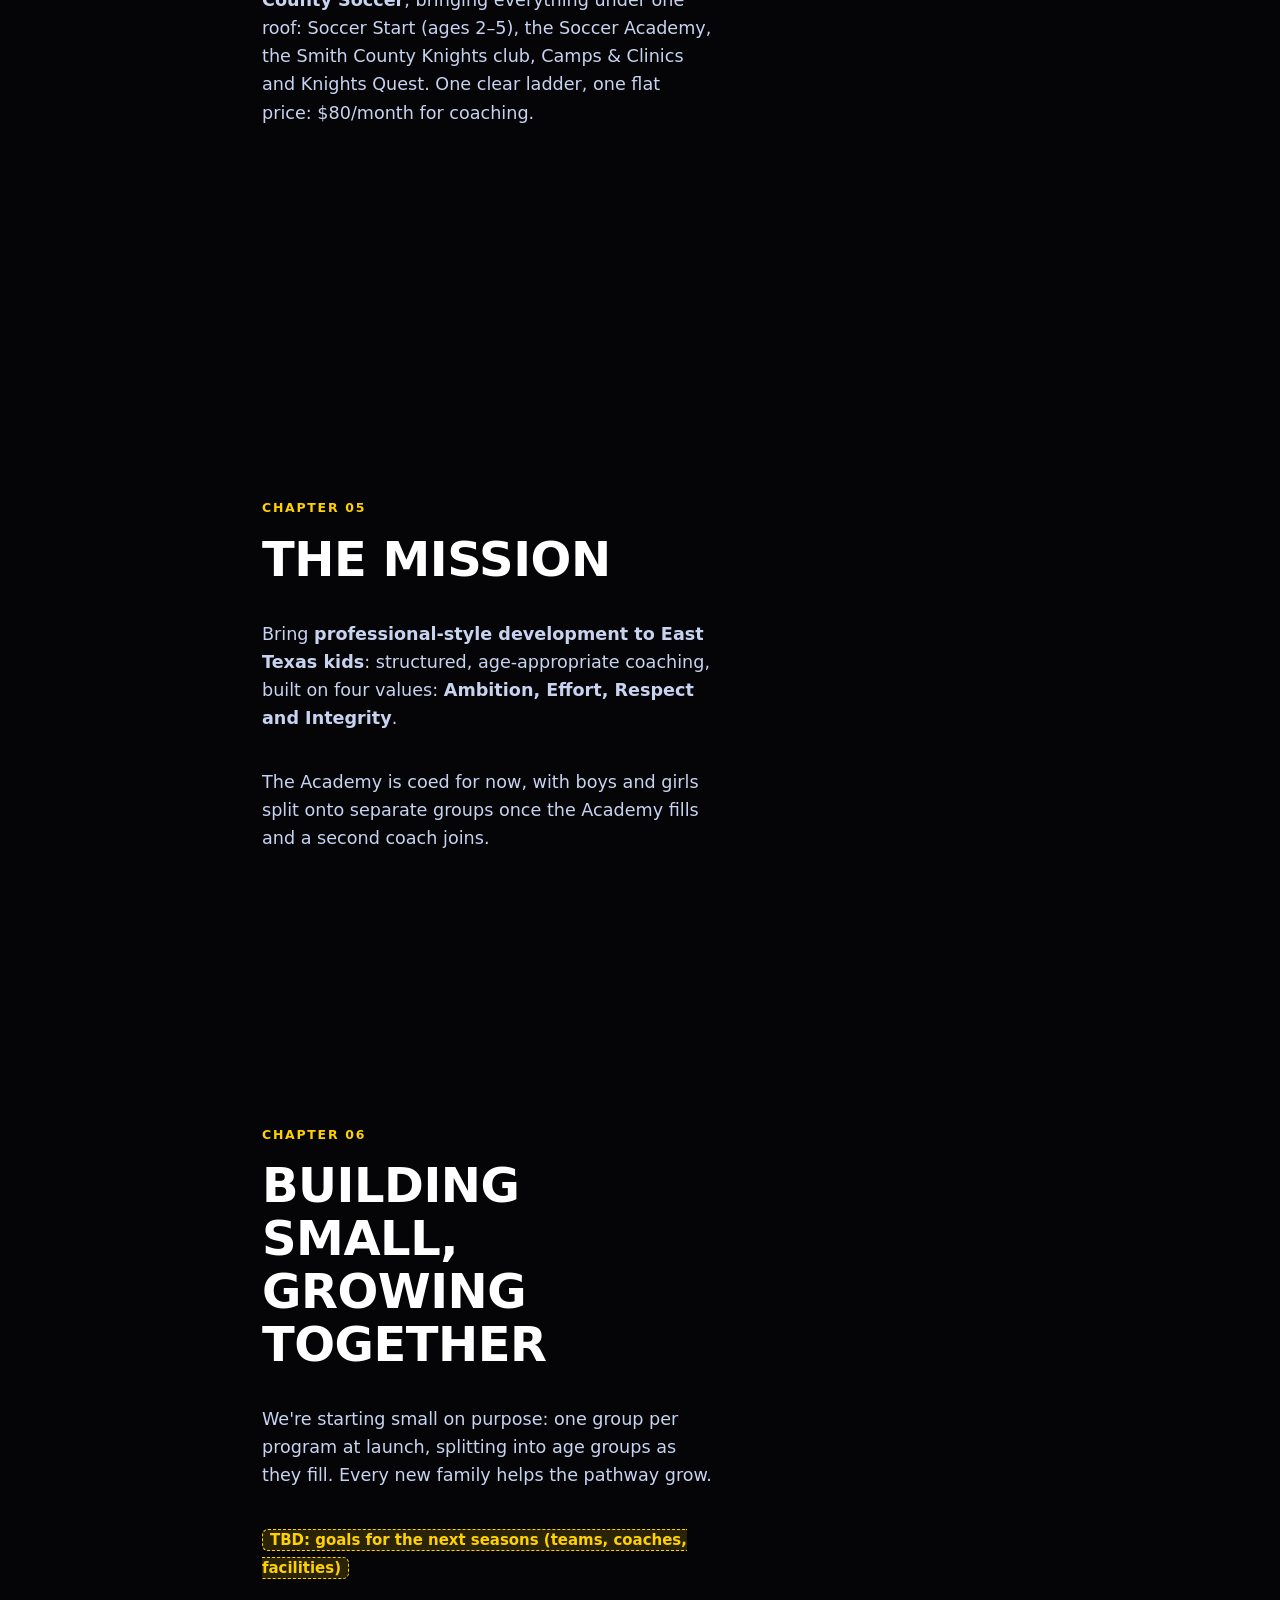
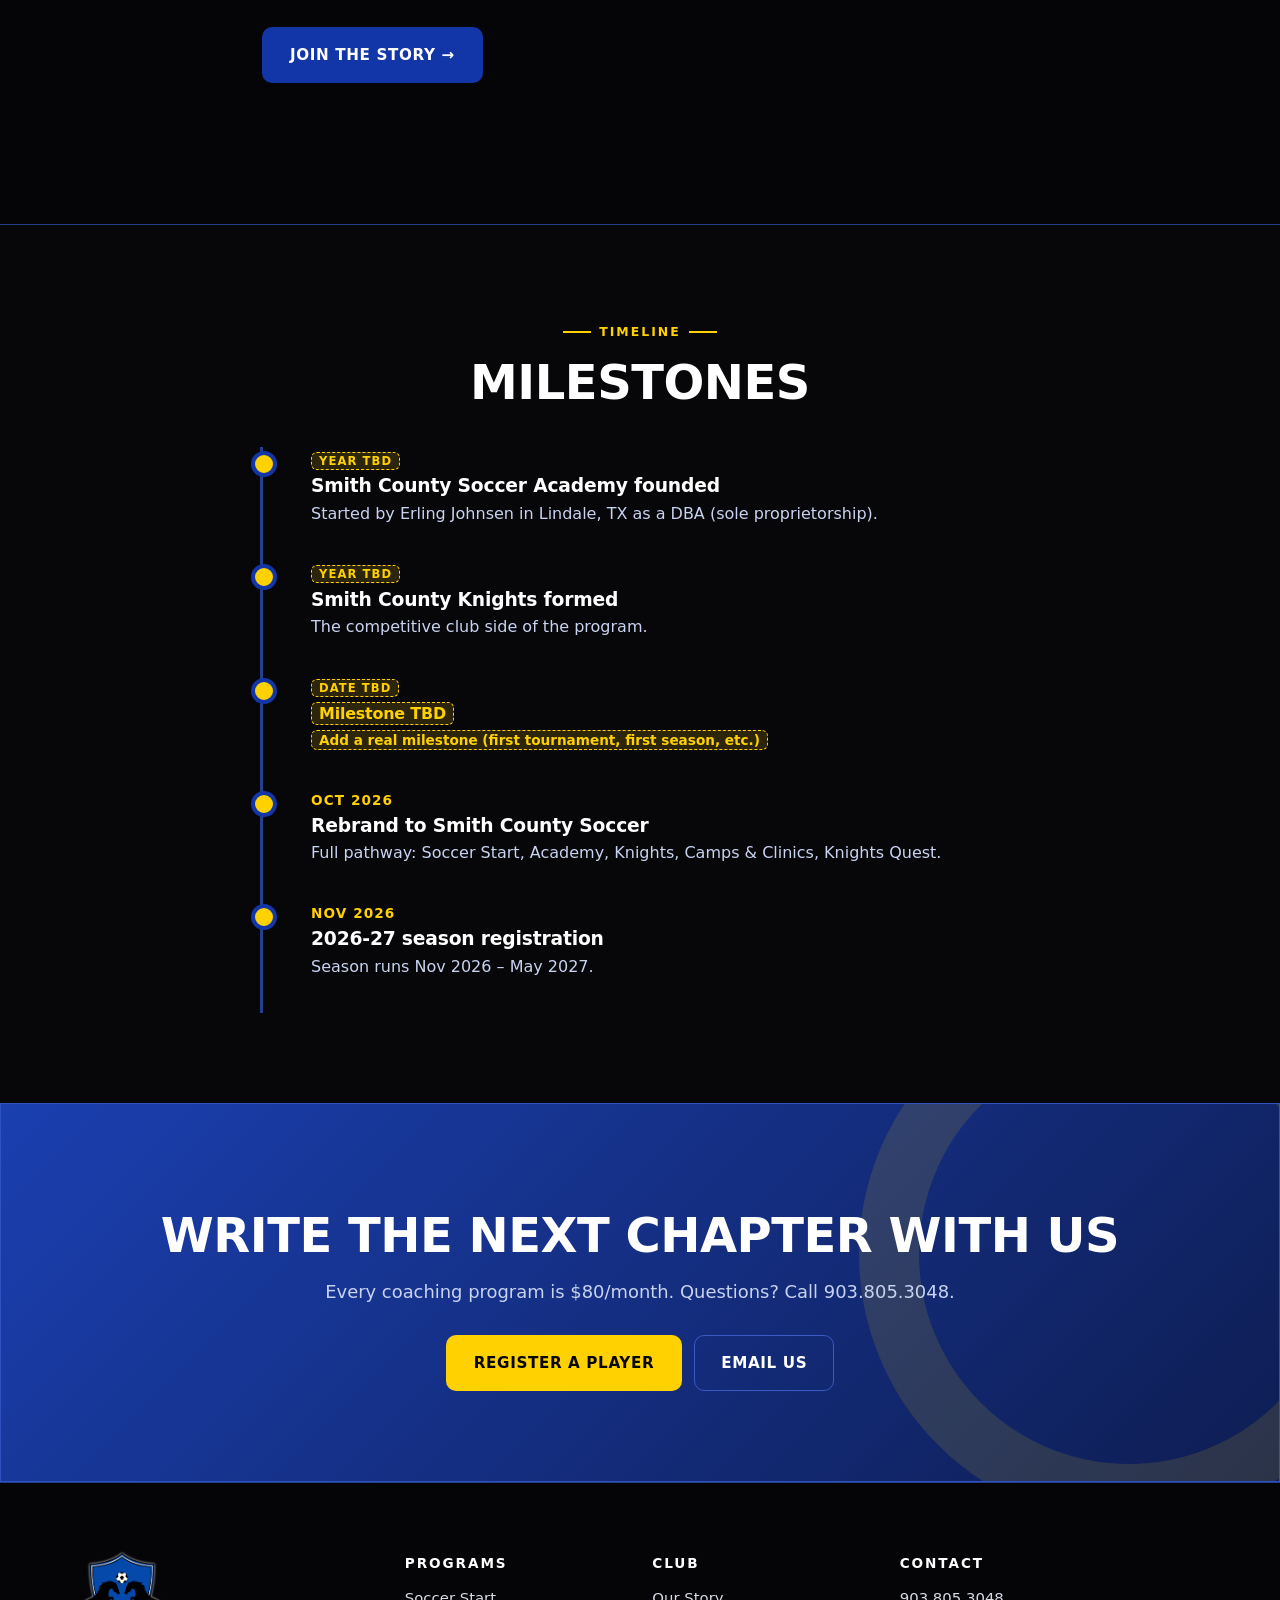
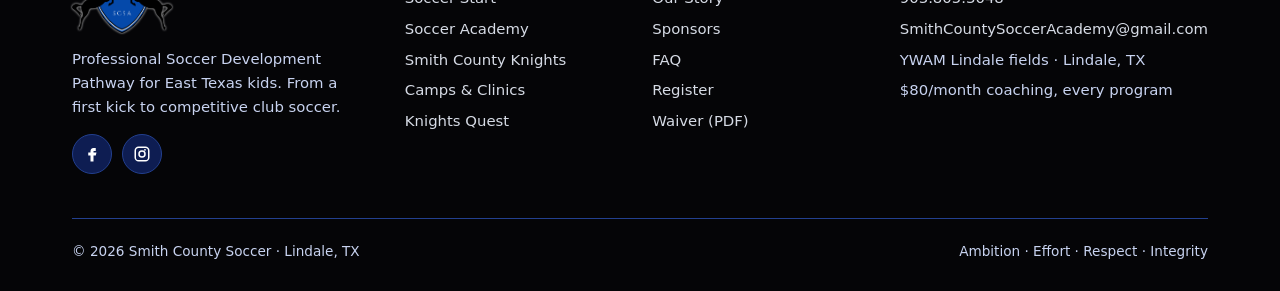
==== commit e176971b: "Restore original SCSA crest, favicon and dark royal-blue/yellow design" ====
--- a/about.html
+++ b/about.html
@@ -4,12 +4,12 @@
 <meta name="description" content="The story of Smith County Soccer: from Smith County Soccer Academy to a full development pathway for East Texas kids.">
 <link rel="canonical" href="https://smithcountysoccer.com/about.html">
 <meta property="og:title" content="Our Story | Smith County Soccer | Lindale, TX"><meta property="og:description" content="The story of Smith County Soccer: from Smith County Soccer Academy to a full development pathway for East Texas kids.">
-<meta property="og:image" content="https://smithcountysoccer.com/assets/img/crest.svg"><meta name="theme-color" content="#0A4DB0">
-<link rel="icon" href="assets/img/favicon.png"><link rel="stylesheet" href="assets/style.css">
+<meta property="og:image" content="https://smithcountysoccer.com/assets/img/scsa-crest.png"><meta name="theme-color" content="#050507">
+<link rel="icon" href="assets/img/favicon.png"><link rel="apple-touch-icon" href="assets/img/apple-touch-icon.png"><link rel="stylesheet" href="assets/style.css">
 </head><body>
 <a class="skip" href="#main">Skip to content</a>
 <header class="site"><div class="wrap nav">
- <a class="brand" href="index.html#top"><img src="assets/img/crest-reverse.svg" alt="" width="46" height="37"><span>SMITH COUNTY SOCCER</span></a>
+ <a class="brand" href="index.html#top"><img src="assets/img/scsa-crest.png" alt="" width="46" height="37"><span>SMITH COUNTY SOCCER</span></a>
  <button class="menu-btn" aria-expanded="false" aria-controls="menu">Menu</button>
  <ul id="menu"><li><a href="index.html#programs">Programs</a></li><li><a href="index.html#pathway">Pathway</a></li><li><a href="index.html#knights-quest">Knights Quest</a></li><li><a href="about.html" aria-current="page">About</a></li><li><a href="index.html#sponsors">Sponsors</a></li><li><a href="index.html#faq">FAQ</a></li><li><a class="navcta" href="register.html">Register</a></li></ul>
 </div></header>
@@ -51,9 +51,9 @@
  <div class="stage" aria-hidden="true">
   <div class="stage-inner">
    <div class="svis on"><div class="photo-ph big"><span class="tbd">PHOTO PLACEHOLDER: Erling coaching / early days</span></div></div>
-   <div class="svis"><img src="assets/img/icon.svg" alt=""><b>Smith County Soccer Academy</b><small>DBA &middot; sole proprietorship</small></div>
+   <div class="svis"><img src="assets/img/scsa-crest.png" alt=""><b>Smith County Soccer Academy</b><small>DBA &middot; sole proprietorship</small></div>
    <div class="svis dk"><img src="assets/img/knights.svg" alt=""><b>Smith County Knights</b><small>The competitive side</small></div>
-   <div class="svis"><img src="assets/img/crest.svg" alt=""><b>Smith County Soccer</b><small>Rebranded Oct 2026</small></div>
+   <div class="svis"><img src="assets/img/scsa-crest.png" alt=""><b>Smith County Soccer</b><small>Rebranded Oct 2026</small></div>
    <div class="svis vals"><span>Ambition</span><span>Effort</span><span>Respect</span><span>Integrity</span></div>
    <div class="svis"><div class="ladder-v"><i>Soccer Start</i><i>Academy</i><i>Knights</i><i>Knights Quest</i></div></div>
   </div>
@@ -79,7 +79,7 @@
 
 <footer class="site"><div class="wrap">
  <div class="fgrid">
-  <div><img class="logo" src="assets/img/wordmark-reverse.svg" alt="Smith County Soccer"><p>Professional Soccer Development Pathway for East Texas kids. From a first kick to competitive club soccer.</p>
+  <div><img class="logo" src="assets/img/scsa-crest.png" alt="Smith County Soccer"><p>Professional Soccer Development Pathway for East Texas kids. From a first kick to competitive club soccer.</p>
    <div class="social"><a href="https://www.facebook.com/smithcountysoccer" aria-label="Facebook"><svg viewBox="0 0 24 24" aria-hidden="true"><path d="M14 8h3V4h-3c-2.8 0-4 1.8-4 4.3V10H7v4h3v8h4v-8h3l1-4h-4V8.6c0-.4.3-.6.6-.6z"/></svg></a><a href="https://www.instagram.com/smithcountysocceracademy" aria-label="Instagram"><svg viewBox="0 0 24 24" aria-hidden="true"><path d="M12 7a5 5 0 100 10 5 5 0 000-10zm0 8a3 3 0 110-6 3 3 0 010 6zm5.2-8.6a1.2 1.2 0 11-2.4 0 1.2 1.2 0 012.4 0zM16.5 2h-9A5.5 5.5 0 002 7.5v9A5.5 5.5 0 007.5 22h9a5.5 5.5 0 005.5-5.5v-9A5.5 5.5 0 0016.5 2zm3.5 14.5a3.5 3.5 0 01-3.5 3.5h-9A3.5 3.5 0 014 16.5v-9A3.5 3.5 0 017.5 4h9A3.5 3.5 0 0120 7.5z"/></svg></a></div></div>
   <div><h4>Programs</h4><ul><li><a href="index.html#programs">Soccer Start</a></li><li><a href="index.html#programs">Soccer Academy</a></li><li><a href="index.html#programs">Smith County Knights</a></li><li><a href="index.html#camps">Camps &amp; Clinics</a></li><li><a href="index.html#knights-quest">Knights Quest</a></li></ul></div>
   <div><h4>Club</h4><ul><li><a href="about.html">Our Story</a></li><li><a href="index.html#sponsors">Sponsors</a></li><li><a href="index.html#faq">FAQ</a></li><li><a href="register.html">Register</a></li><li><a href="assets/docs/Waiver_and_Medical_Release.pdf">Waiver (PDF)</a></li></ul></div>
--- a/assets/style.css
+++ b/assets/style.css
@@ -200,3 +200,57 @@
 .bigcta .wrap{position:relative;z-index:1}
 @media(max-width:899px){.scroll-cue{display:none}.hero .content{padding-top:110px;padding-bottom:150px}}
 @media(max-width:420px){.brand{font-size:.78rem;letter-spacing:.03em}.brand img{height:38px}}
+/* ===== Restored original SCSA look (from sca-site, Oct 2026) ===== */
+:root{--blue:#1236a8;--blue2:#0e1d52;--navy:#0a0f24;--black:#050507;--yellow:#ffd100;--gray:#07070a;--ink:#fff;--muted:#c8d3f0;--line:#23408f;--card:#0e1d52;--r:14px;--shadow:0 10px 30px rgba(0,0,0,.35)}
+body{font-family:system-ui,-apple-system,"Segoe UI",Roboto,Helvetica,Arial,sans-serif;background:var(--black);color:#fff}
+a{color:var(--yellow)}
+h1,h2,h3{letter-spacing:-.01em}h2,.hero h1,.page-hero h1{text-transform:uppercase}
+section{border-top:1px solid var(--line)}section.alt,section.dark{background:var(--gray);color:#fff}
+.lede,.dark .lede,.chapter p,.pstep p,.card p,.mcard p,.timeline p,details>p{color:var(--muted)}
+.eyebrow.blue,.ch-num,.timeline time,.price,.stat b{color:var(--yellow)}
+header.site{background:rgba(5,5,7,.92);border-bottom:1px solid var(--line);backdrop-filter:blur(8px)}
+header.site.scrolled,header.site.solid{background:rgba(5,5,7,.92)}
+.brand{text-transform:uppercase;letter-spacing:.04em}
+.brand img,.hero-badge img,.l-crest img{filter:drop-shadow(0 0 1px rgba(255,255,255,.9)) drop-shadow(0 0 3px rgba(255,255,255,.35))}
+.hero-badge img{filter:drop-shadow(0 0 2px rgba(255,255,255,.85)) drop-shadow(0 10px 30px rgba(0,0,0,.55))}
+.nav ul a{color:var(--muted);border-radius:10px}.nav ul a:hover,.nav ul a[aria-current]{background:none;color:#fff}
+.nav ul a.navcta{color:#07070a;text-transform:uppercase}.nav ul.open{background:rgba(5,5,7,.97)}
+.btn{border-radius:10px;text-transform:uppercase;letter-spacing:.04em;font-size:.95rem;box-shadow:none;color:#07070a;border:2px solid transparent}
+.btn:hover{background:#e6b800;box-shadow:none}
+.btn.alt{background:transparent;border-color:#3b5bc4;color:#fff}.btn.alt:hover{background:transparent;border-color:var(--yellow);color:var(--yellow)}
+.btn.blue{background:var(--blue);color:#fff;box-shadow:none}
+.l-sky{background:radial-gradient(900px 400px at 85% -10%,rgba(255,209,0,.16),transparent 60%),linear-gradient(160deg,#1236a8 0%,#050507 70%)}
+.l-glow{background:none;border:3px solid rgba(255,209,0,.12);border-radius:50%;inset:auto -120px -160px auto;width:420px;height:420px}
+.l-lines{opacity:.08}.l-crest{opacity:.07}
+.l-stripes{background:repeating-linear-gradient(115deg,transparent 0 60px,rgba(255,255,255,.018) 60px 120px);height:100%;inset:0}
+.hero h1 .hl{background:none;color:var(--yellow);-webkit-text-fill-color:var(--yellow)}
+.hero p.sub{color:var(--muted);opacity:1}
+.chip{border-color:var(--line);background:rgba(14,29,82,.7);color:var(--muted);backdrop-filter:none}
+.pstep,.card,.mcard,.stat,.quote,details,form,.slot{background:var(--card);border:1px solid var(--line);box-shadow:none;color:#fff}
+.pstep .num{-webkit-text-stroke-color:var(--yellow)}.pstep .age{background:rgba(255,209,0,.12);color:var(--yellow)}
+.pstep.gold,.feature{background:linear-gradient(135deg,#1a3fb0,#0e1d52);border-color:#2f52c0}
+.pcard{border-top:4px solid var(--yellow)}.pcard::before{background:linear-gradient(160deg,rgba(255,209,0,.08),transparent 50%)}.pcard:hover{box-shadow:0 24px 50px rgba(0,0,0,.4)}
+.mcard .ico{background:rgba(255,209,0,.12);color:var(--yellow)}
+.arrow{color:var(--yellow)}
+td,th{border-color:var(--line)}th{color:var(--muted)}
+.pricebar,.bigcta{background:linear-gradient(135deg,#1a3fb0,#0e1d52);border:1px solid #2f52c0;box-shadow:none}
+.bigcta .lede{color:var(--muted)}.bigcta::after{border-color:rgba(255,209,0,.12)}
+.kq{background:radial-gradient(800px 400px at 85% 0%,rgba(255,209,0,.12),transparent 60%),var(--black)}
+.fmt,.kt{background:var(--card);border-color:var(--line)}.kt.g{border-color:var(--yellow)}
+.quote{border-style:dashed}.quote .who{color:var(--muted)}
+.sponsors{background:var(--black)}.slot{border:2px dashed #3b5bc4;color:var(--muted)}.slot:hover{border-color:var(--yellow);color:var(--yellow)}
+.cbtn{background:var(--yellow);color:#07070a}.cbtn:hover{background:#e6b800}
+summary{color:#fff}summary::after{background:rgba(255,209,0,.12);color:var(--yellow)}
+label{color:#fff}input,select,textarea{background:#0a0f24;color:#fff;border-color:var(--line);border-radius:10px}
+input:focus,select:focus,textarea:focus{border-color:var(--yellow);box-shadow:0 0 0 4px rgba(255,209,0,.15)}
+footer.site{background:#050507;border-top:1px solid var(--line);color:var(--muted)}.social a{background:var(--card);border-color:var(--line)}.social a:hover{background:var(--blue)}.fbottom{border-color:var(--line)}
+footer.site .logo{height:80px;filter:drop-shadow(0 0 1px rgba(255,255,255,.9))}
+.page-hero{background:radial-gradient(900px 400px at 85% -10%,rgba(255,209,0,.16),transparent 60%),linear-gradient(160deg,#1236a8 0%,#050507 70%)}
+.page-hero::after{border:3px solid rgba(255,209,0,.12);box-shadow:none}
+.chapter{border-color:var(--line)}.prog-dots a{color:var(--muted)}.prog-dots a.on{color:var(--yellow)}.prog-dots a::before{border-color:#3b5bc4}
+.stage-inner{background:linear-gradient(160deg,#1236a8,#050507);border:1px solid var(--line)}
+.ladder-v i{background:var(--card);border:1px solid var(--line)}
+.timeline{border-left-color:var(--line)}.timeline li::before{border-color:var(--blue)}
+.tbd{background:rgba(255,209,0,.15);border-color:var(--yellow);color:var(--yellow)}
+.photo-ph{border-color:var(--yellow);background:repeating-linear-gradient(45deg,#0e1d52 0 14px,#0a0f24 14px 28px);color:var(--muted)}
+.readbar{background:rgba(255,255,255,.08)}
